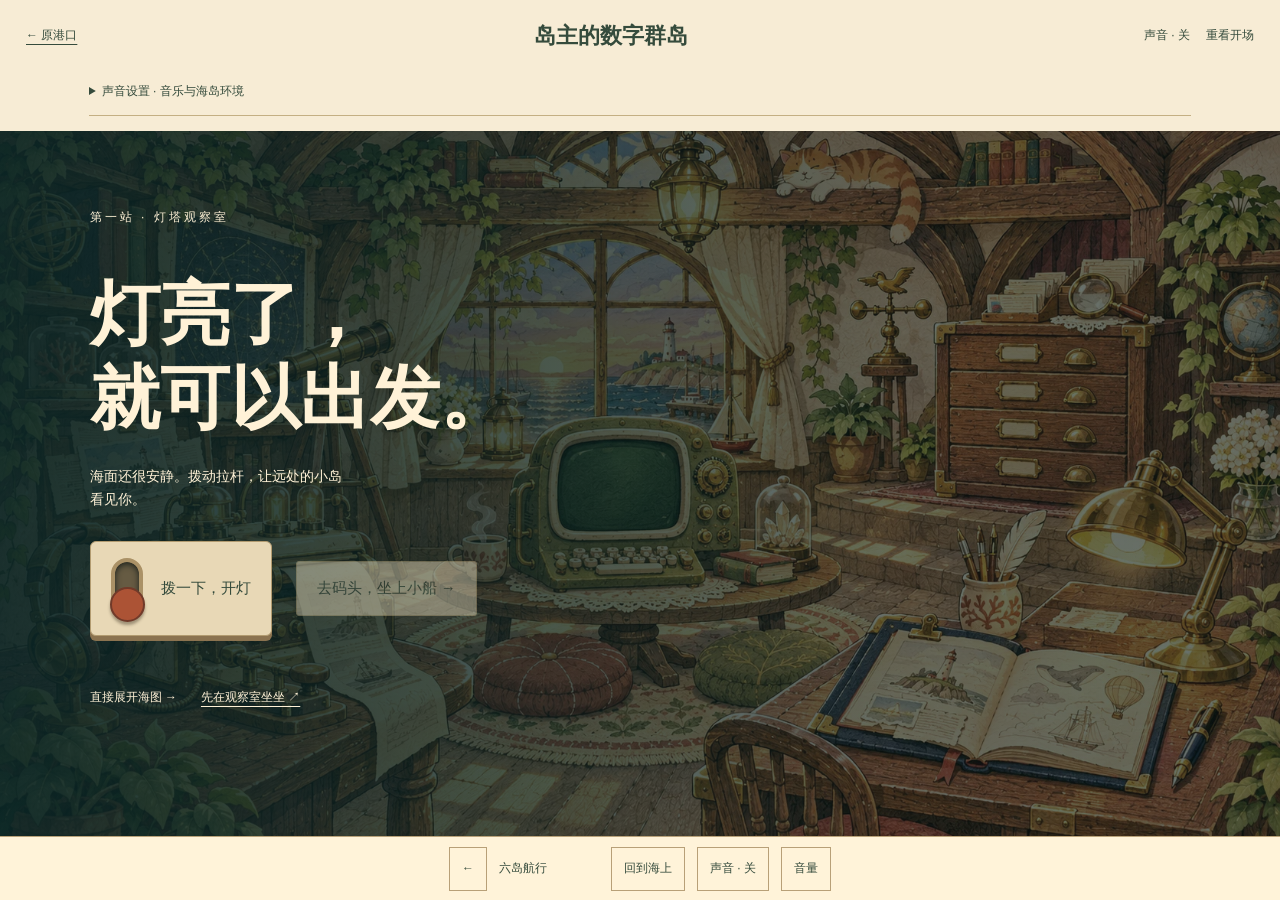
==== islands/index.html @ c2f6ba64 "Publish digital archipelago under /islands preserving original sites" ====
<!doctype html><html lang="zh-CN"><meta charset="utf-8"><meta name="viewport" content="width=device-width,initial-scale=1"><title>岛主的数字群岛</title><meta http-equiv="refresh" content="0;url=experience.html"><a href="experience.html">进入数字群岛 →</a></html>
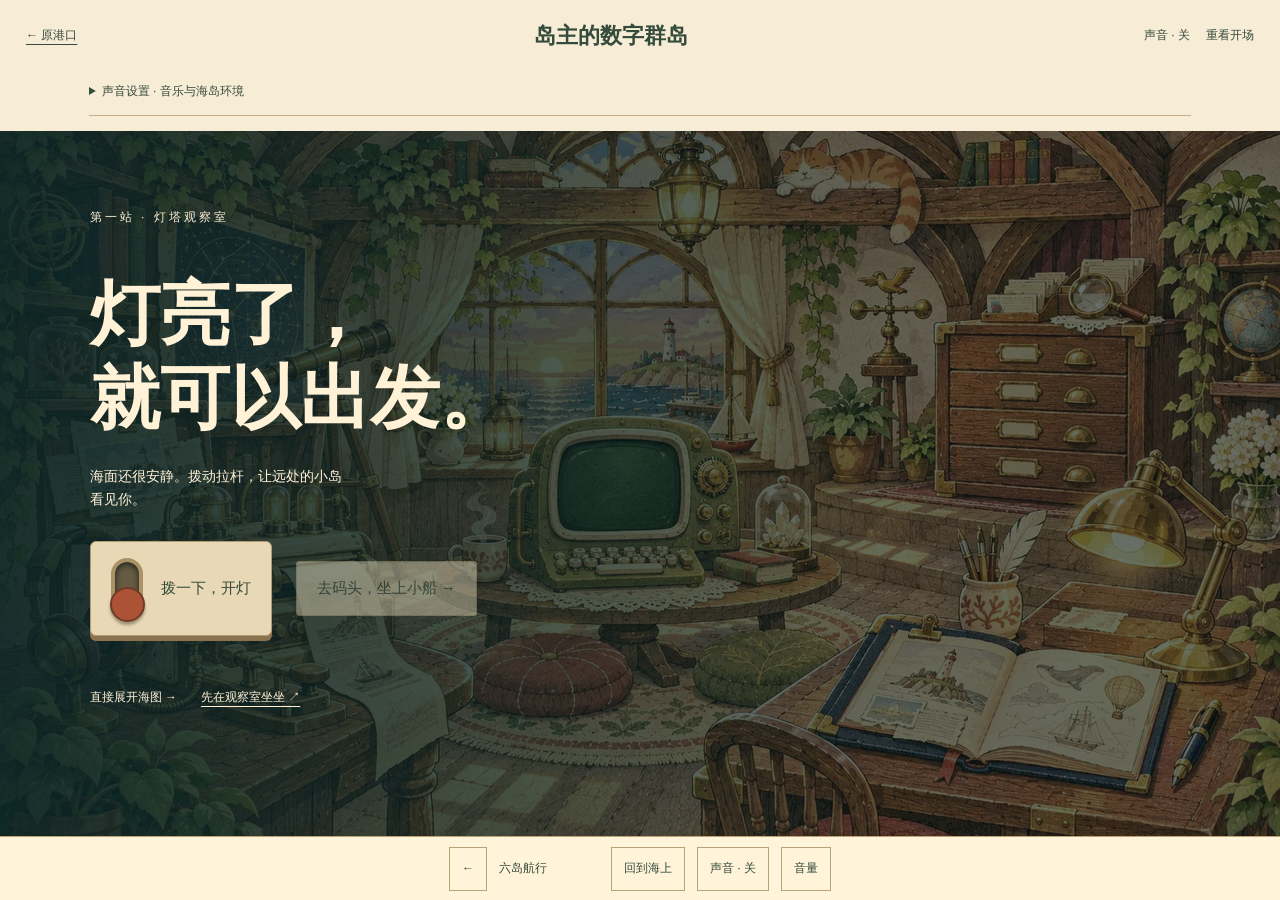
==== commit 89b0d9fc: "Add OG/Twitter share cards & favicon, compress all island artwork (-62%), and link homepage to /isla" ====
--- a/islands/index.html
+++ b/islands/index.html
@@ -1 +1 @@
-<!doctype html><html lang="zh-CN"><meta charset="utf-8"><meta name="viewport" content="width=device-width,initial-scale=1"><title>岛主的数字群岛</title><meta http-equiv="refresh" content="0;url=experience.html"><a href="experience.html">进入数字群岛 →</a></html>+<!doctype html><html lang="zh-CN"><head><meta charset="utf-8"><meta name="viewport" content="width=device-width,initial-scale=1"><title>岛主的数字群岛 · 连续体验</title><meta name="description" content="点亮灯塔，打开海图，坐着小船逛遍六座数字小岛：产品案例、故事小屋、独立游戏与创作工具，还能在海面遇见同时在线的旅人。"><link rel="icon" type="image/svg+xml" href="assets/favicon-boat.svg"><meta property="og:type" content="website"><meta property="og:site_name" content="岛主的数字群岛"><meta property="og:url" content="https://www.daozhuai.cn/islands/"><meta property="og:title" content="我的个人网站，要坐船逛 · 岛主的数字群岛"><meta property="og:description" content="点亮灯塔，打开海图，坐着小船逛遍六座数字小岛：产品案例、故事小屋、独立游戏与创作工具，还能在海面遇见同时在线的旅人。"><meta property="og:image" content="https://www.daozhuai.cn/islands/assets/og-islands.jpg"><meta property="og:image:width" content="1200"><meta property="og:image:height" content="630"><meta name="twitter:card" content="summary_large_image"><meta name="twitter:title" content="我的个人网站，要坐船逛 · 岛主的数字群岛"><meta name="twitter:description" content="点亮灯塔，打开海图，坐着小船逛遍六座数字小岛：产品案例、故事小屋、独立游戏与创作工具，还能在海面遇见同时在线的旅人。"><meta name="twitter:image" content="https://www.daozhuai.cn/islands/assets/og-islands.jpg"><link rel="stylesheet" href="experience.css"></head><body><a class="experience-skip" href="#stage">跳到岛屿内容</a><div id="stage"><iframe id="island-frame" title="数字群岛当前页面" allow="autoplay"></iframe><div id="passage" class="passage" hidden role="status"><span></span><p id="passage-label">沿着海风，去下一站。</p></div></div><footer class="player-bar"><button id="shell-back" aria-label="返回上一站">←</button><span id="shell-location">数字群岛</span><button id="shell-map">回到海上</button><button id="sound-toggle" aria-pressed="false">声音 · 关</button><button id="open-player-settings">音量</button></footer><dialog id="player-settings" aria-labelledby="settings-title"><div class="settings-heading"><h2 id="settings-title">海岛声音</h2><button id="close-player-settings" aria-label="关闭音量设置">×</button></div><label for="volume-music">背景音乐 <output id="value-music">30%</output></label><input id="volume-music" type="range" min="0" max="100" value="30"><label for="volume-ambience">环境与动作 <output id="value-ambience">38%</output></label><input id="volume-ambience" type="range" min="0" max="100" value="38"><p id="sound-status" role="status">默认静音，主动开启后在群岛间连续播放。</p></dialog><div id="file-notice" hidden><h1>打开本地网页入口</h1><p>连续声音版需要通过本地预览服务或网站访问。直接双击文件时，仍可使用原来的逐页体验。</p><a href="island.html">进入原港口 →</a><a href="voyage/index.html">进入乘船页 →</a></div><script src="voyage/voyage-audio.js"></script><script src="experience.js"></script></body></html>
--- a/islands/experience.css
+++ b/islands/experience.css
@@ -0,0 +1 @@
+:root{color-scheme:light}*{box-sizing:border-box}body{margin:0;background:#f7ecd5;color:#354b3c;font:14px/1.6 -apple-system,'PingFang SC',sans-serif}[hidden]{display:none!important}button,a{color:inherit;font:inherit}button{cursor:pointer}button:focus-visible,a:focus-visible{outline:3px solid #b05d3c;outline-offset:3px}#stage{height:calc(100dvh - 64px);position:relative}iframe{display:block;width:100%;height:100%;border:0;background:#f7ecd5}.player-bar{position:fixed;bottom:0;left:0;right:0;height:64px;display:flex;gap:12px;align-items:center;justify-content:center;background:#fff3d9f5;border-top:1px solid #b9a178;padding:8px 14px;z-index:30}.player-bar button{min-height:44px;padding:8px 12px;border:1px solid #b8a078;background:transparent;font-size:12px}.player-bar #sound-toggle[aria-pressed=true]{background:#31564b;color:#fff4dc}#shell-location{font-size:12px;min-width:100px}.passage{position:absolute;inset:0;z-index:20;background:#f3e5cce8;display:grid;place-content:center;text-align:center;pointer-events:none;opacity:0;transition:opacity 180ms}.passage.visible{opacity:1;pointer-events:auto}.passage span{width:40px;height:40px;border:1px solid #9f885d;transform:rotate(45deg);margin:0 auto 20px;background:#e3cd9c;box-shadow:4px 4px #31564b}.passage p{font:600 21px 'Songti SC',serif}.experience-skip{position:absolute;top:-100px;left:10px;z-index:50;background:#fff3d9;padding:12px}.experience-skip:focus{top:10px}dialog{width:min(460px,calc(100% - 28px));padding:25px;border:1px solid #ad956d;background:#fff4df;color:#354b3c;border-radius:6px}dialog::backdrop{background:#173d3570;backdrop-filter:blur(3px)}.settings-heading{display:flex;align-items:center;justify-content:space-between}.settings-heading h2{font:700 27px 'Songti SC',serif;margin:0}.settings-heading button{width:44px;height:44px;border:1px solid #b49c76;background:transparent;border-radius:50%;font-size:23px}dialog label{display:block;margin-top:20px}dialog output{float:right}dialog input{width:100%;min-height:44px;accent-color:#31564b}dialog p{font-size:12px;color:#78674e}#file-notice{padding:35px 20px;max-width:650px;margin:auto}#file-notice a{display:block;padding:15px 0}@media(max-width:700px){.player-bar{gap:7px;padding:7px 10px}.player-bar button{padding:8px 9px;font-size:11px}#shell-location{min-width:0;font-size:11px;max-width:95px;white-space:nowrap;overflow:hidden;text-overflow:ellipsis}#shell-back{min-width:38px}.passage p{font-size:19px}}@media(prefers-reduced-motion:reduce){*{transition:none!important;animation:none!important}}
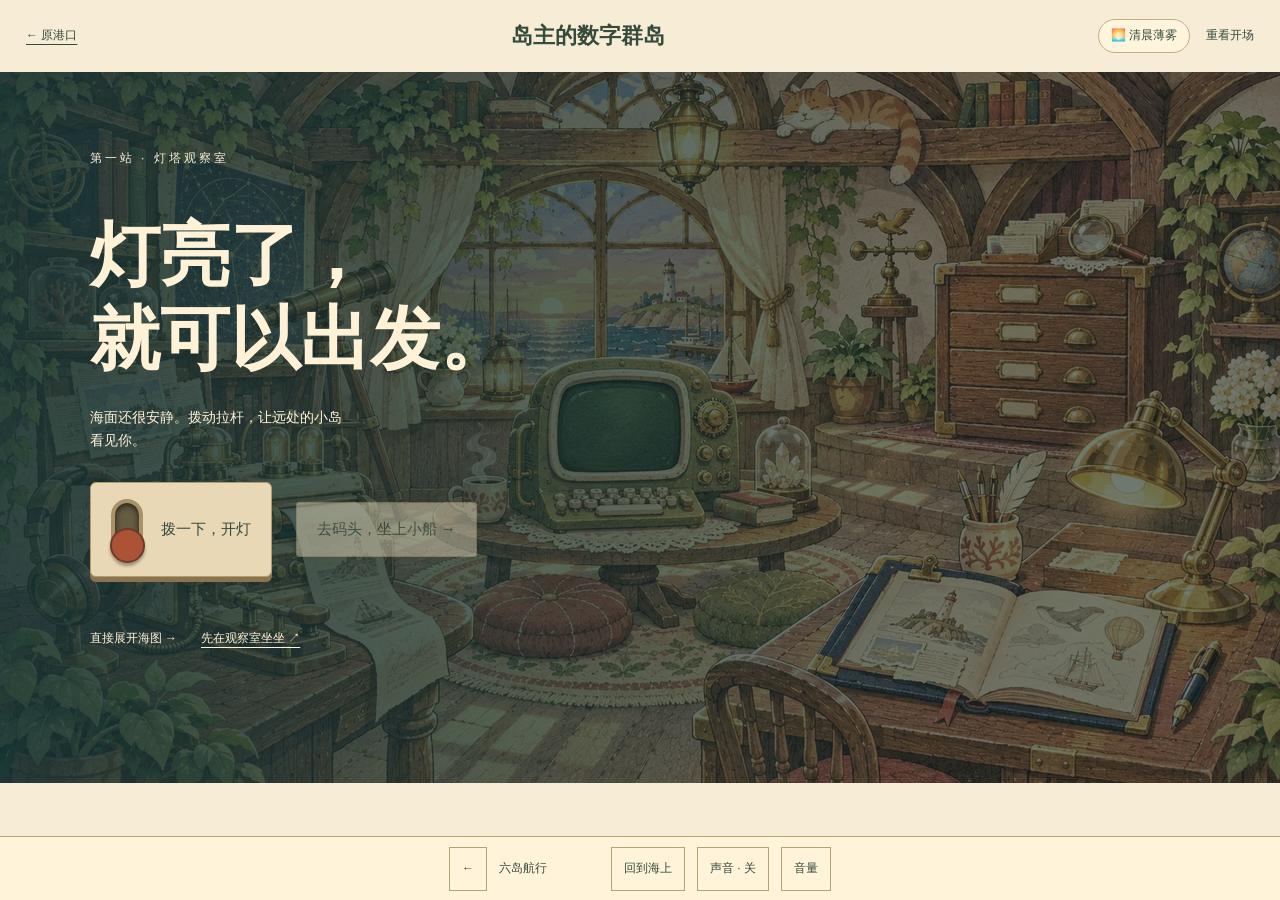
==== commit 57f0028b: "Open the first illustrated spread from the story room and simplify voyage controls" ====
--- a/islands/index.html
+++ b/islands/index.html
@@ -1 +1 @@
-<!doctype html><html lang="zh-CN"><head><meta charset="utf-8"><meta name="viewport" content="width=device-width,initial-scale=1"><title>岛主的数字群岛 · 连续体验</title><meta name="description" content="点亮灯塔，打开海图，坐着小船逛遍六座数字小岛：产品案例、故事小屋、独立游戏与创作工具，还能在海面遇见同时在线的旅人。"><link rel="icon" type="image/svg+xml" href="assets/favicon-boat.svg"><meta property="og:type" content="website"><meta property="og:site_name" content="岛主的数字群岛"><meta property="og:url" content="https://www.daozhuai.cn/islands/"><meta property="og:title" content="我的个人网站，要坐船逛 · 岛主的数字群岛"><meta property="og:description" content="点亮灯塔，打开海图，坐着小船逛遍六座数字小岛：产品案例、故事小屋、独立游戏与创作工具，还能在海面遇见同时在线的旅人。"><meta property="og:image" content="https://www.daozhuai.cn/islands/assets/og-islands.jpg"><meta property="og:image:width" content="1200"><meta property="og:image:height" content="630"><meta name="twitter:card" content="summary_large_image"><meta name="twitter:title" content="我的个人网站，要坐船逛 · 岛主的数字群岛"><meta name="twitter:description" content="点亮灯塔，打开海图，坐着小船逛遍六座数字小岛：产品案例、故事小屋、独立游戏与创作工具，还能在海面遇见同时在线的旅人。"><meta name="twitter:image" content="https://www.daozhuai.cn/islands/assets/og-islands.jpg"><link rel="stylesheet" href="experience.css"></head><body><a class="experience-skip" href="#stage">跳到岛屿内容</a><div id="stage"><iframe id="island-frame" title="数字群岛当前页面" allow="autoplay"></iframe><div id="passage" class="passage" hidden role="status"><span></span><p id="passage-label">沿着海风，去下一站。</p></div></div><footer class="player-bar"><button id="shell-back" aria-label="返回上一站">←</button><span id="shell-location">数字群岛</span><button id="shell-map">回到海上</button><button id="sound-toggle" aria-pressed="false">声音 · 关</button><button id="open-player-settings">音量</button></footer><dialog id="player-settings" aria-labelledby="settings-title"><div class="settings-heading"><h2 id="settings-title">海岛声音</h2><button id="close-player-settings" aria-label="关闭音量设置">×</button></div><label for="volume-music">背景音乐 <output id="value-music">30%</output></label><input id="volume-music" type="range" min="0" max="100" value="30"><label for="volume-ambience">环境与动作 <output id="value-ambience">38%</output></label><input id="volume-ambience" type="range" min="0" max="100" value="38"><p id="sound-status" role="status">默认静音，主动开启后在群岛间连续播放。</p></dialog><div id="file-notice" hidden><h1>打开本地网页入口</h1><p>连续声音版需要通过本地预览服务或网站访问。直接双击文件时，仍可使用原来的逐页体验。</p><a href="island.html">进入原港口 →</a><a href="voyage/index.html">进入乘船页 →</a></div><script src="voyage/voyage-audio.js"></script><script src="experience.js"></script></body></html>
+<!doctype html><html lang="zh-CN"><head><meta charset="utf-8"><meta name="viewport" content="width=device-width,initial-scale=1"><title>岛主的数字群岛 · 连续体验</title><meta name="description" content="点亮灯塔，打开海图，坐着小船逛遍六座数字小岛：产品案例、故事小屋、独立游戏与创作工具，还能在海面遇见同时在线的旅人。"><link rel="icon" type="image/svg+xml" href="assets/favicon-boat.svg"><meta property="og:type" content="website"><meta property="og:site_name" content="岛主的数字群岛"><meta property="og:url" content="https://www.daozhuai.cn/islands/"><meta property="og:title" content="我的个人网站，要坐船逛 · 岛主的数字群岛"><meta property="og:description" content="点亮灯塔，打开海图，坐着小船逛遍六座数字小岛：产品案例、故事小屋、独立游戏与创作工具，还能在海面遇见同时在线的旅人。"><meta property="og:image" content="https://www.daozhuai.cn/islands/assets/og-islands.jpg"><meta property="og:image:width" content="1200"><meta property="og:image:height" content="630"><meta name="twitter:card" content="summary_large_image"><meta name="twitter:title" content="我的个人网站，要坐船逛 · 岛主的数字群岛"><meta name="twitter:description" content="点亮灯塔，打开海图，坐着小船逛遍六座数字小岛：产品案例、故事小屋、独立游戏与创作工具，还能在海面遇见同时在线的旅人。"><meta name="twitter:image" content="https://www.daozhuai.cn/islands/assets/og-islands.jpg"><link rel="stylesheet" href="experience.css"></head><body><a class="experience-skip" href="#stage">跳到岛屿内容</a><div id="stage"><iframe id="island-frame" title="数字群岛当前页面" allow="autoplay"></iframe><div id="passage" class="passage" hidden role="status"><span></span><p id="passage-label">沿着海风，去下一站。</p></div></div><footer class="player-bar"><button id="shell-back" aria-label="返回上一站">←</button><span id="shell-location">数字群岛</span><button id="shell-map">回到海上</button><button id="sound-toggle" aria-pressed="false">声音 · 关</button><button id="open-player-settings">音量</button></footer><dialog id="player-settings" aria-labelledby="settings-title"><div class="settings-heading"><h2 id="settings-title">海岛声音</h2><button id="close-player-settings" aria-label="关闭音量设置">×</button></div><label for="volume-music">背景音乐 <output id="value-music">30%</output></label><input id="volume-music" type="range" min="0" max="100" value="30"><label for="volume-ambience">环境与动作 <output id="value-ambience">38%</output></label><input id="volume-ambience" type="range" min="0" max="100" value="38"><p id="sound-status" role="status">默认静音，主动开启后在群岛间连续播放。</p></dialog><div id="file-notice" hidden><h1>打开本地网页入口</h1><p>连续声音版需要通过本地预览服务或网站访问。直接双击文件时，仍可使用原来的逐页体验。</p><a href="island.html">进入原港口 →</a><a href="voyage/index.html">进入乘船页 →</a></div><script src="voyage/voyage-audio.js"></script><script src="experience.js?v=20261125"></script><script type="module" src="https://static.cloudflareinsights.com/beacon.min.js" data-cf-beacon='{"token":"b8e37091d51741298f0a92a2a566d5f2"}'></script></body></html>
